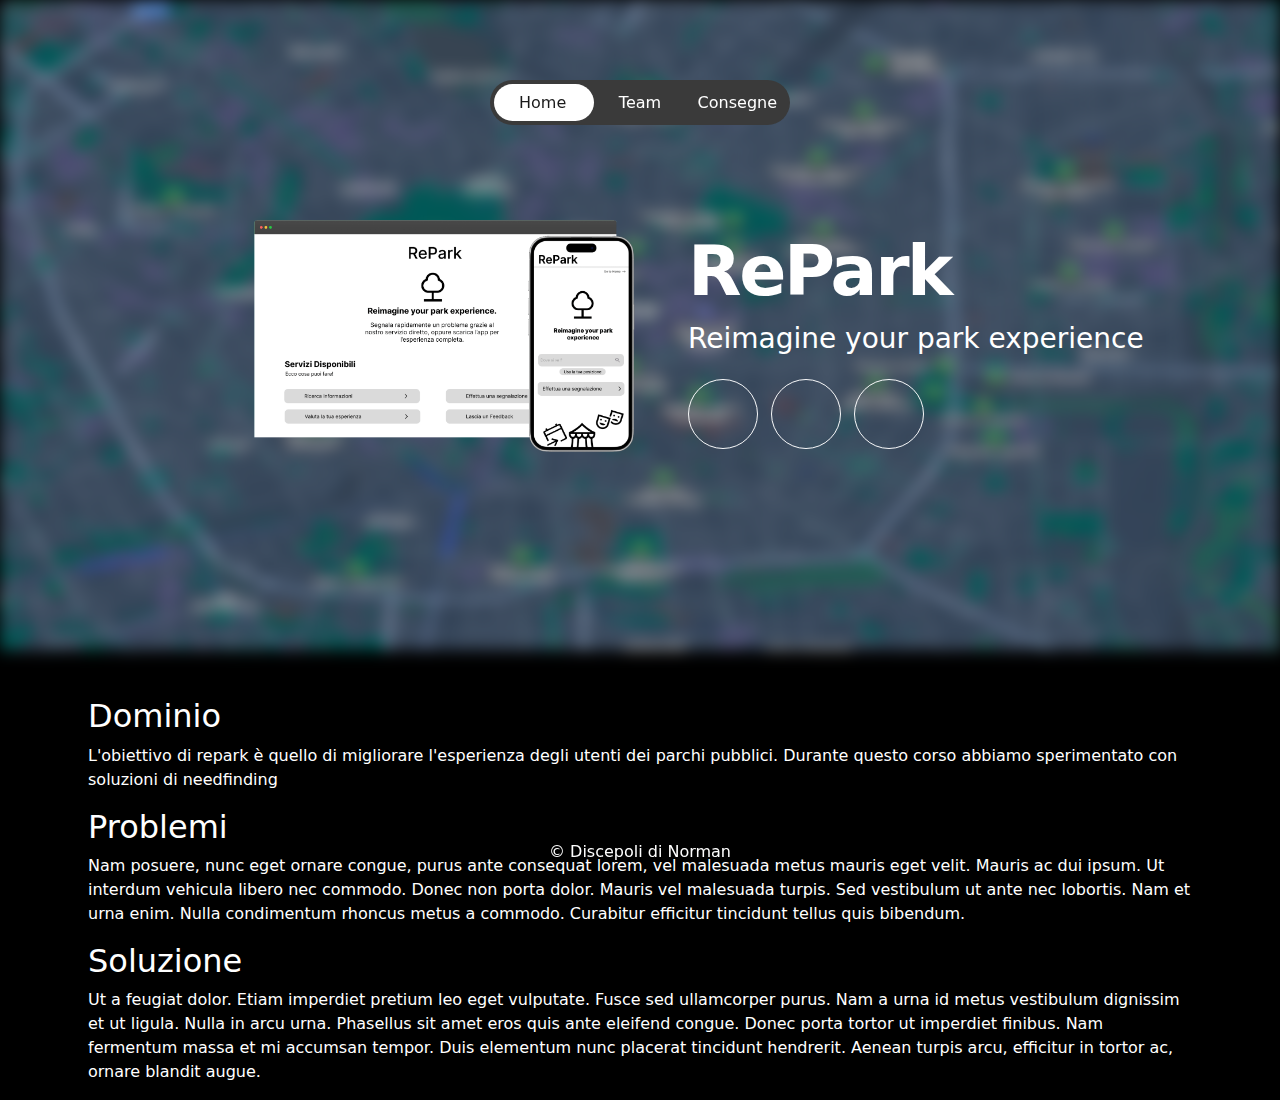
==== docs/index2.html @ f9d2c7e6 "push" ====
<!DOCTYPE html>
<html lang="en" dir="ltr">
    <head>
      <meta charset="utf-8">
      <title>RePark</title>
      <link rel="icon" type="image/x-icon" href="assets/css/images/favicon.ico">

      <!-- bootstrap css e js -->
      <link href="https://cdn.jsdelivr.net/npm/bootstrap@5.3.3/dist/css/bootstrap.min.css" rel="stylesheet" integrity="sha384-QWTKZyjpPEjISv5WaRU9OFeRpok6YctnYmDr5pNlyT2bRjXh0JMhjY6hW+ALEwIH" crossorigin="anonymous">
      <script src="https://cdn.jsdelivr.net/npm/bootstrap@5.3.3/dist/js/bootstrap.bundle.min.js" integrity="sha384-YvpcrYf0tY3lHB60NNkmXc5s9fDVZLESaAA55NDzOxhy9GkcIdslK1eN7N6jIeHz" crossorigin="anonymous"></script>

      <!-- main css -->
      <link rel="stylesheet" href="assets/css/main2.css" />

      <!-- fontawesome -->
      <script src="https://kit.fontawesome.com/7d62d2f55f.js" crossorigin="anonymous"></script>
    </head>
    <body>
      <div class="switch-container" id="switch" style="position: fixed;">
  			<div class="switch-slider"></div>
  			<div class="switch-options">
  				<div class="switch-option active" data-option="work">Home</div>
  				<div class="switch-option" data-option="info">Team</div>
  				<div class="switch-option" data-option="contact">Consegne</div>
  			</div>
  		</div>

        <div class="content active">
          <img class="mapbg" src="assets/css/images/mappa.png" alt="Mappa" style="position: absolute; top: 0; left: 0; width: 100%; height: 650px; z-index: -1; filter: blur(8px);">

          <div class="container-fluid" style="padding-top:220px; color: rgb(255, 255, 255);">

              <div class="row">

                <!-- immagine repark -->
                <div class="col-lg px-5 text-center">
                  <div class="row imagehome" >
                    <div class="col-3 col-lg-2"></div>
                    <img  class="col-6 col-lg-8 image" src="assets/css/images/sito.png" alt="RePark App" />
                  </div>
                </div>

                <!-- titolo e bottoni -->
                <div class="col-lg my-5 mt-lg-0 px-5 px-lg-0 pt-3">
                  <div class="row">
                    <div class="col-2 col-lg-0"></div>
                    <div class="col-8 col-lg-12">
                      <h1 id="title">RePark</h1>
                      <h3 class="mt-3">Reimagine your park experience</h3>
                      <button type="button" class="btn btn-xl btn-outline-light btn-circle mt-3 "><i class="fa-brands fa-github"></i></button>
                      <button type="button" class="btn btn-xl btn-outline-light btn-circle mt-3 mx-2"><i class="fa-brands fa-github"></i></button>
                      <button type="button" class="btn btn-xl btn-outline-light btn-circle mt-3 "><i class="fa-brands fa-figma"></i></button>
                    </div>
                    <div class="col-2 col-lg-0"></div>
                  </div>
                </div>

              </div>

              <!-- descrizione progetto -->
              <div class="row  " style="margin-left:calc(50% - 600px); width:1200px; margin-top:200px" >
                <div class="col px-5" >
                  <h2>Dominio</h2> 
                  <p>L'obiettivo di repark è quello di migliorare l'esperienza degli utenti dei parchi pubblici. Durante questo corso abbiamo sperimentato con soluzioni di needfinding</p>
                  <h2>Problemi</h2>
                  <p>
                  Nam posuere, nunc eget ornare congue, purus ante consequat lorem, vel malesuada metus mauris eget velit. Mauris ac dui ipsum. Ut interdum vehicula libero nec commodo. Donec non porta dolor. Mauris vel malesuada turpis. Sed vestibulum ut ante nec lobortis. Nam et urna enim. Nulla condimentum rhoncus metus a commodo. Curabitur efficitur tincidunt tellus quis bibendum.
                  </p>
                  <h2>Soluzione</h2>
                  <p>
                  Ut a feugiat dolor. Etiam imperdiet pretium leo eget vulputate. Fusce sed ullamcorper purus. Nam a urna id metus vestibulum dignissim et ut ligula. Nulla in arcu urna. Phasellus sit amet eros quis ante eleifend congue. Donec porta tortor ut imperdiet finibus. Nam fermentum massa et mi accumsan tempor. Duis elementum nunc placerat tincidunt hendrerit. Aenean turpis arcu, efficitur in tortor ac, ornare blandit augue.
                  </p>
                </div>
              </div>

              <!-- footer -->
              <div class="position-fixed bottom-0 start-50 translate-middle">
                  <p class="">&copy; Discepoli di Norman</p>
              </div>

          </div>


        </div>

  		<div id="team-content" class="content">
  			<div class="image-container">
  				<img src="assets/css/images/beatles.jpg" alt="Beatles" style="width: 100%; filter: blur(1px); " class="beatles">
  				<div class="gradient-overlay"></div>
  			</div>




  		</div>

  		<div id="consegne-content" class="content">
        3
  		</div>


      <!-- main js -->
      <script src="assets/js/main.js"></script>
    </body>
</html>
---- docs/assets/css/main2.css ----
/* Menù cambio pagina*/

.switch-container {
    background: rgb(58 58 58);
    border-radius: 100px;
    padding: 4px;
    position: relative;
    width: 300px;
    height: 45px;
    margin-left: calc(50% - 150px);
    margin-top: 80px;
    z-index: 10000;
    cursor: pointer;
}


.switch-slider {
    position: absolute;
    background: white;
    width:100px;
    height: calc(100% - 8px);
    border-radius: 100px;
    transition: transform 0.3s ease;
}


.switch-slider.center {
    transform: translateX(96%);
}


.switch-slider.right {
    transform: translateX(191%);
    padding-right: 5px;
    width:90px;
}


.switch-options {
    position: relative;
    display: flex;
    height: 100%;
}


.switch-option {
    flex: 1;
    display: flex;
    align-items: center;
    justify-content: center;
    color: white;
    font-size: 16px;
    font-weight: 500;
    z-index: 1000000000;
    transition: color 0.3s ease;
}


.switch-option.active {
    color: #1a1a1a;
}

.content {
    background: rgba(255, 255, 255, 0.1);
    padding: 20px;
    border-radius: 10px;
    max-width: 600px;
    width: 100%;
    display: none;
}


.content.active {
    display: contents;
}


/* fine menù cambio pagina*/

/* css generale*/
body{
  background-color: black;
  color: white;
  font-weight: normal;
  overflow-x: hidden;
}

/* fine css generale*/

/* css pagina home*/

#title{
  font-size: 4.35em;
  font-weight: 700;
  letter-spacing: -0.035em;
  line-height: 1em;
}

.btn-circle {
  width: 30px;
  height: 30px;
  text-align: center;
  padding: 6px 0;
  font-size: 12px;
  line-height: 1.428571429;
  border-radius: 15px;
}
.btn-circle.btn-lg {
  width: 50px;
  height: 50px;
  padding: 10px 16px;
  font-size: 18px;
  line-height: 1.33;
  border-radius: 25px;
}

.btn-circle.btn-xl {
  width: 70px;
  height: 70px;
  padding: 10px 16px;
  font-size: 24px;
  line-height: 1.33;
  border-radius: 35px;
}


@media (min-width: 1200px) {
  .imagehome{
    justify-content: space-between;
  }
}
@media (max-width: 1000px) {
  .mapbg{
    display: none;
  }
}
/*fine css pagina home*/

/*css switcher cellulare*/
@media (max-width: 1100px) {
  .switch-container {
    background: rgb(58 58 58);
    border-radius: 100px;
    padding: 4px;
    position: relative;
    width: 600px;
    height: 100px;
    margin-left: calc(50% - 300px);
    margin-top: 80px;
    z-index: 10000;
    cursor: pointer;
  }

  .switch-slider {
    position: absolute;
    background: white;
    width:200px;
    height: calc(100% - 8px);
    border-radius: 100px;
    transition: transform 0.3s ease;
  }

  .switch-slider.center {
    transform: translateX(96%);
  }

  .switch-slider.right {
    transform: translateX(196%);
    padding-right: 5px;
    width:90px;
  }

  .switch-options {
    position: relative;
    display: flex;
    height: 100%;
  }

  .switch-option {
    flex: 1;
    display: flex;
    align-items: center;
    justify-content: center;
    color: white;
    font-size: 32px;
    font-weight: 500;
    z-index: 1000000000;
    transition: color 0.3s ease;
  }

  .switch-option.active {
    color: #1a1a1a;
  }
}

/*pagina team pc*/
.image-container {
  position: relative; /* Rende il contenitore relativo per posizionare l'overlay */
  width: 100%; /* Assicura che il contenitore prenda tutta la larghezza */
}

.gradient-overlay {
  position: absolute;
  bottom: -2px; /* Posiziona la sfumatura in basso */
  left: 0;
  right: 0;
  height: 150px; /* Altezza della sfumatura */
  background: linear-gradient(to top, black, black 50%, transparent); /* Gradiente da nero a trasparente */
  z-index: 1; /* Assicurati che la sfumatura sia sopra l'immagine */
}
@media (min-width: 1200px) {
  .beatles{
    margin-top: -280px;
  }
}
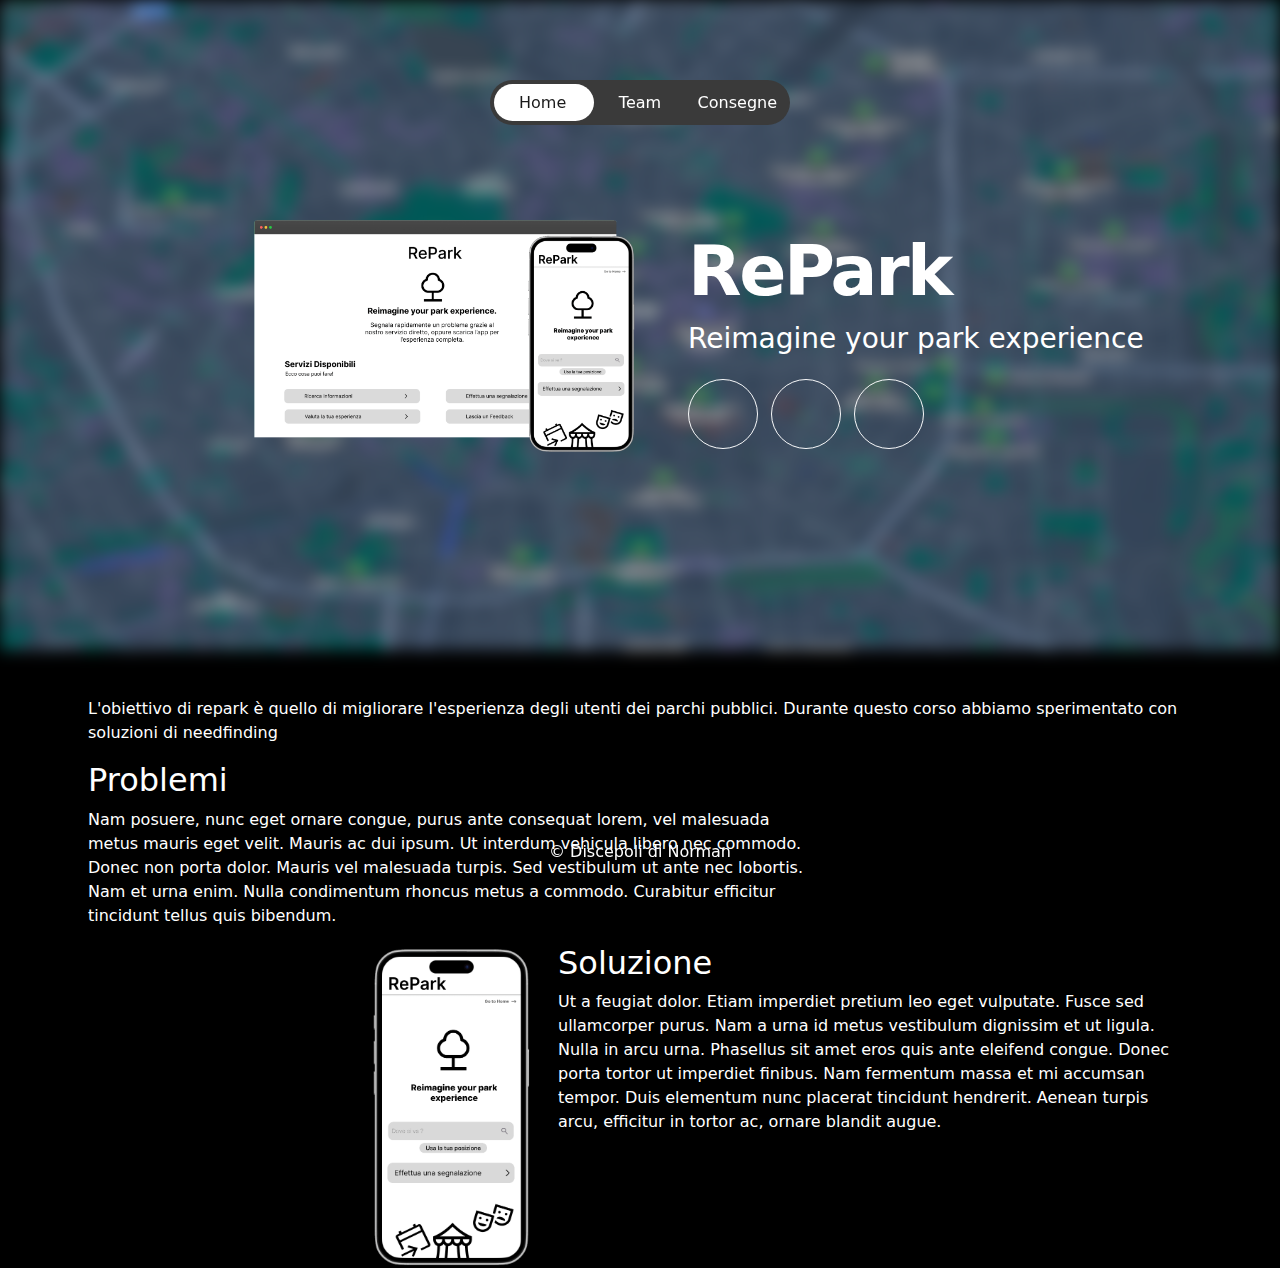
==== commit e936a5e2: "Update index2" ====
--- a/docs/index2.html
+++ b/docs/index2.html
@@ -60,16 +60,32 @@
               <!-- descrizione progetto -->
               <div class="row  " style="margin-left:calc(50% - 600px); width:1200px; margin-top:200px" >
                 <div class="col px-5" >
-                  <h2>Dominio</h2> 
-                  <p>L'obiettivo di repark è quello di migliorare l'esperienza degli utenti dei parchi pubblici. Durante questo corso abbiamo sperimentato con soluzioni di needfinding</p>
-                  <h2>Problemi</h2>
-                  <p>
-                  Nam posuere, nunc eget ornare congue, purus ante consequat lorem, vel malesuada metus mauris eget velit. Mauris ac dui ipsum. Ut interdum vehicula libero nec commodo. Donec non porta dolor. Mauris vel malesuada turpis. Sed vestibulum ut ante nec lobortis. Nam et urna enim. Nulla condimentum rhoncus metus a commodo. Curabitur efficitur tincidunt tellus quis bibendum.
-                  </p>
-                  <h2>Soluzione</h2>
-                  <p>
-                  Ut a feugiat dolor. Etiam imperdiet pretium leo eget vulputate. Fusce sed ullamcorper purus. Nam a urna id metus vestibulum dignissim et ut ligula. Nulla in arcu urna. Phasellus sit amet eros quis ante eleifend congue. Donec porta tortor ut imperdiet finibus. Nam fermentum massa et mi accumsan tempor. Duis elementum nunc placerat tincidunt hendrerit. Aenean turpis arcu, efficitur in tortor ac, ornare blandit augue.
-                  </p>
+                  <div class="row">
+                    <div class="col">
+                      <p>L'obiettivo di repark è quello di migliorare l'esperienza degli utenti dei parchi pubblici. Durante questo corso abbiamo sperimentato con soluzioni di needfinding</p>
+                    </div>
+                  </div>
+                  <div class="row">
+                    <div class="col-8">
+                      <h2>Problemi</h2>
+                      <p>
+                      Nam posuere, nunc eget ornare congue, purus ante consequat lorem, vel malesuada metus mauris eget velit. Mauris ac dui ipsum. Ut interdum vehicula libero nec commodo. Donec non porta dolor. Mauris vel malesuada turpis. Sed vestibulum ut ante nec lobortis. Nam et urna enim. Nulla condimentum rhoncus metus a commodo. Curabitur efficitur tincidunt tellus quis bibendum.
+                      </p>
+                    </div>
+                    <div class="col-4">
+
+                    </div>
+                  </div>
+                  <div class="row justify-content-end">
+                    <img class="col-2 image" src="assets/css/images/splash.png" alt="">
+                    <div class="col-7 pr-5">
+                      <h2>Soluzione</h2>
+                      <p>
+                      Ut a feugiat dolor. Etiam imperdiet pretium leo eget vulputate. Fusce sed ullamcorper purus. Nam a urna id metus vestibulum dignissim et ut ligula. Nulla in arcu urna. Phasellus sit amet eros quis ante eleifend congue. Donec porta tortor ut imperdiet finibus. Nam fermentum massa et mi accumsan tempor. Duis elementum nunc placerat tincidunt hendrerit. Aenean turpis arcu, efficitur in tortor ac, ornare blandit augue.
+                      </p>
+                    </div>
+                  </div>
+
                 </div>
               </div>
 
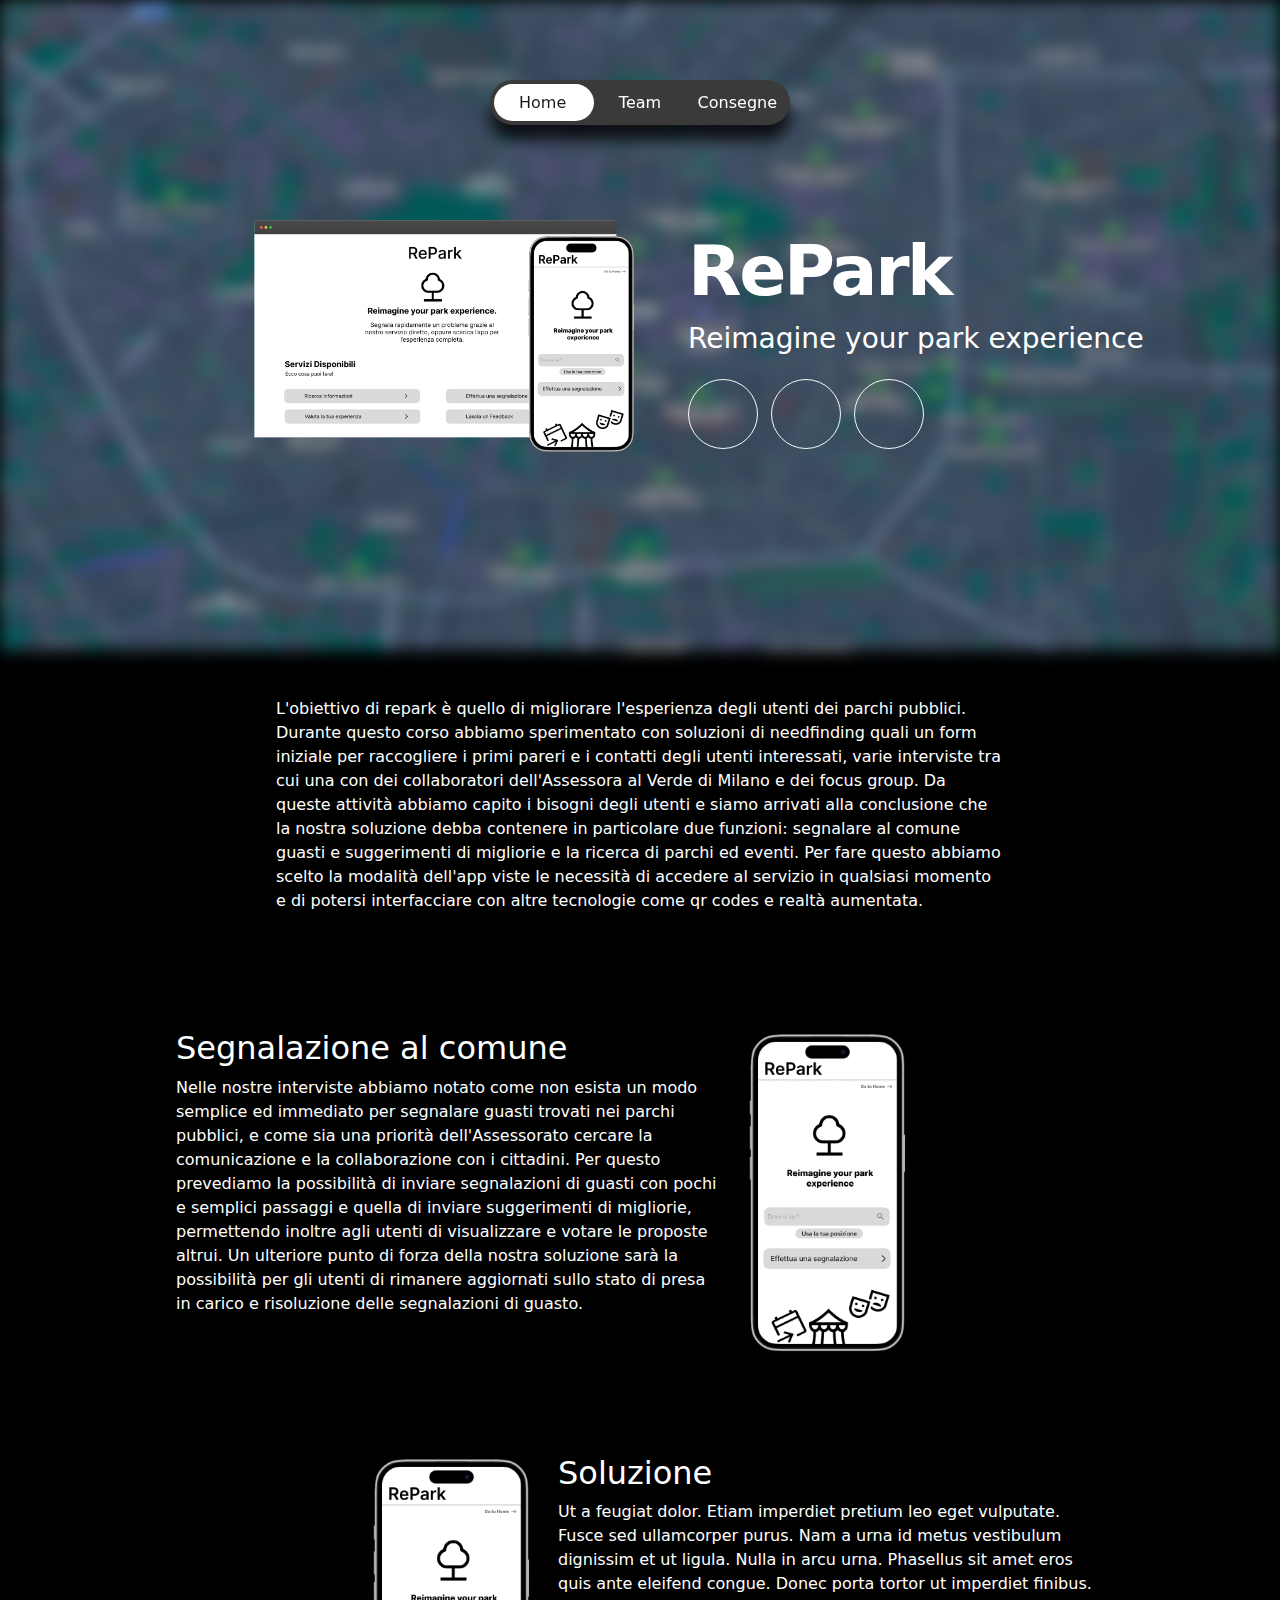
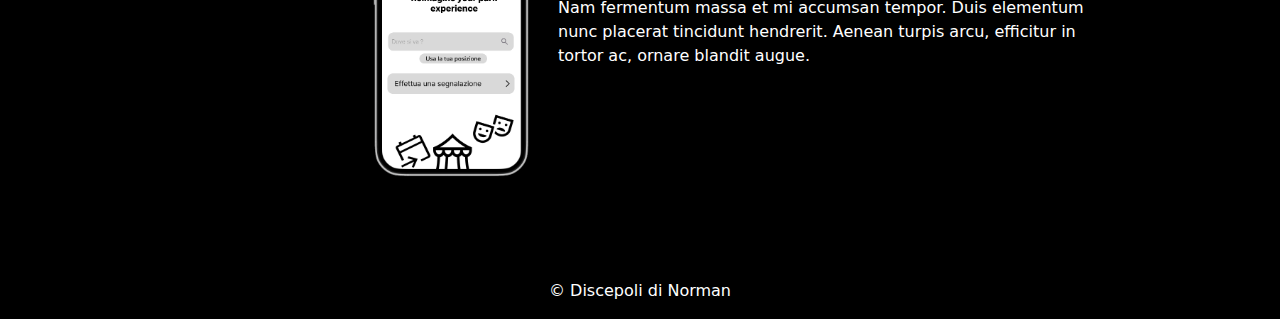
==== commit a257e2e0: "Update index2.html" ====
--- a/docs/index2.html
+++ b/docs/index2.html
@@ -60,25 +60,23 @@
               <!-- descrizione progetto -->
               <div class="row  " style="margin-left:calc(50% - 600px); width:1200px; margin-top:200px" >
                 <div class="col px-5" >
-                  <div class="row">
-                    <div class="col">
-                      <p>L'obiettivo di repark è quello di migliorare l'esperienza degli utenti dei parchi pubblici. Durante questo corso abbiamo sperimentato con soluzioni di needfinding</p>
+                  <div class="row justify-content-center" style="margin-bottom:100px;">
+                    <div class="col-8">
+                      <p>L'obiettivo di repark è quello di migliorare l'esperienza degli utenti dei parchi pubblici. Durante questo corso abbiamo sperimentato con soluzioni di needfinding quali un form iniziale per raccogliere i primi pareri e i contatti degli utenti interessati, varie interviste tra cui una con dei collaboratori dell'Assessora al Verde di Milano e dei focus group. Da queste attività abbiamo capito i bisogni degli utenti e siamo arrivati alla conclusione che la nostra soluzione debba contenere in particolare due funzioni: segnalare al comune guasti e suggerimenti di migliorie e la ricerca di parchi ed eventi. Per fare questo abbiamo scelto la modalità dell'app viste le necessità di accedere al servizio in qualsiasi momento e di potersi interfacciare con altre tecnologie come qr codes e realtà aumentata.</p>
                     </div>
                   </div>
-                  <div class="row">
-                    <div class="col-8">
-                      <h2>Problemi</h2>
+                  <div class="row" style="margin-bottom:100px;">
+                    <div class="col-7" style="padding-left:100px;">
+                      <h2>Segnalazione al comune</h2>
                       <p>
-                      Nam posuere, nunc eget ornare congue, purus ante consequat lorem, vel malesuada metus mauris eget velit. Mauris ac dui ipsum. Ut interdum vehicula libero nec commodo. Donec non porta dolor. Mauris vel malesuada turpis. Sed vestibulum ut ante nec lobortis. Nam et urna enim. Nulla condimentum rhoncus metus a commodo. Curabitur efficitur tincidunt tellus quis bibendum.
+                      Nelle nostre interviste abbiamo notato come non esista un modo semplice ed immediato per segnalare guasti trovati nei parchi pubblici, e come sia una priorità dell'Assessorato cercare la comunicazione e la collaborazione con i cittadini. Per questo prevediamo la possibilità di inviare segnalazioni di guasti con pochi e semplici passaggi e quella di inviare suggerimenti di migliorie, permettendo inoltre agli utenti di visualizzare e votare le proposte altrui. Un ulteriore punto di forza della nostra soluzione sarà la possibilità per gli utenti di rimanere aggiornati sullo stato di presa in carico e risoluzione delle segnalazioni di guasto.
                       </p>
                     </div>
-                    <div class="col-4">
-
-                    </div>
+                    <img class="col-3 col-lg-2 image" src="assets/css/images/splash.png" alt="">
                   </div>
-                  <div class="row justify-content-end">
-                    <img class="col-2 image" src="assets/css/images/splash.png" alt="">
-                    <div class="col-7 pr-5">
+                  <div class="row justify-content-end mt-5" style="margin-bottom:100px;">
+                    <img class="col-3 col-lg-2 image" src="assets/css/images/splash.png" alt="">
+                    <div class="col-7" style="padding-right:100px;">
                       <h2>Soluzione</h2>
                       <p>
                       Ut a feugiat dolor. Etiam imperdiet pretium leo eget vulputate. Fusce sed ullamcorper purus. Nam a urna id metus vestibulum dignissim et ut ligula. Nulla in arcu urna. Phasellus sit amet eros quis ante eleifend congue. Donec porta tortor ut imperdiet finibus. Nam fermentum massa et mi accumsan tempor. Duis elementum nunc placerat tincidunt hendrerit. Aenean turpis arcu, efficitur in tortor ac, ornare blandit augue.
@@ -90,8 +88,10 @@
               </div>
 
               <!-- footer -->
-              <div class="position-fixed bottom-0 start-50 translate-middle">
+              <div class="row text-center">
+                <div class="col">
                   <p class="">&copy; Discepoli di Norman</p>
+                </div>
               </div>
 
           </div>
--- a/docs/assets/css/main2.css
+++ b/docs/assets/css/main2.css
@@ -11,6 +11,7 @@
     margin-top: 80px;
     z-index: 10000;
     cursor: pointer;
+    box-shadow: 0 15px 15px rgba(0,0,0,0.8);
 }
 
 
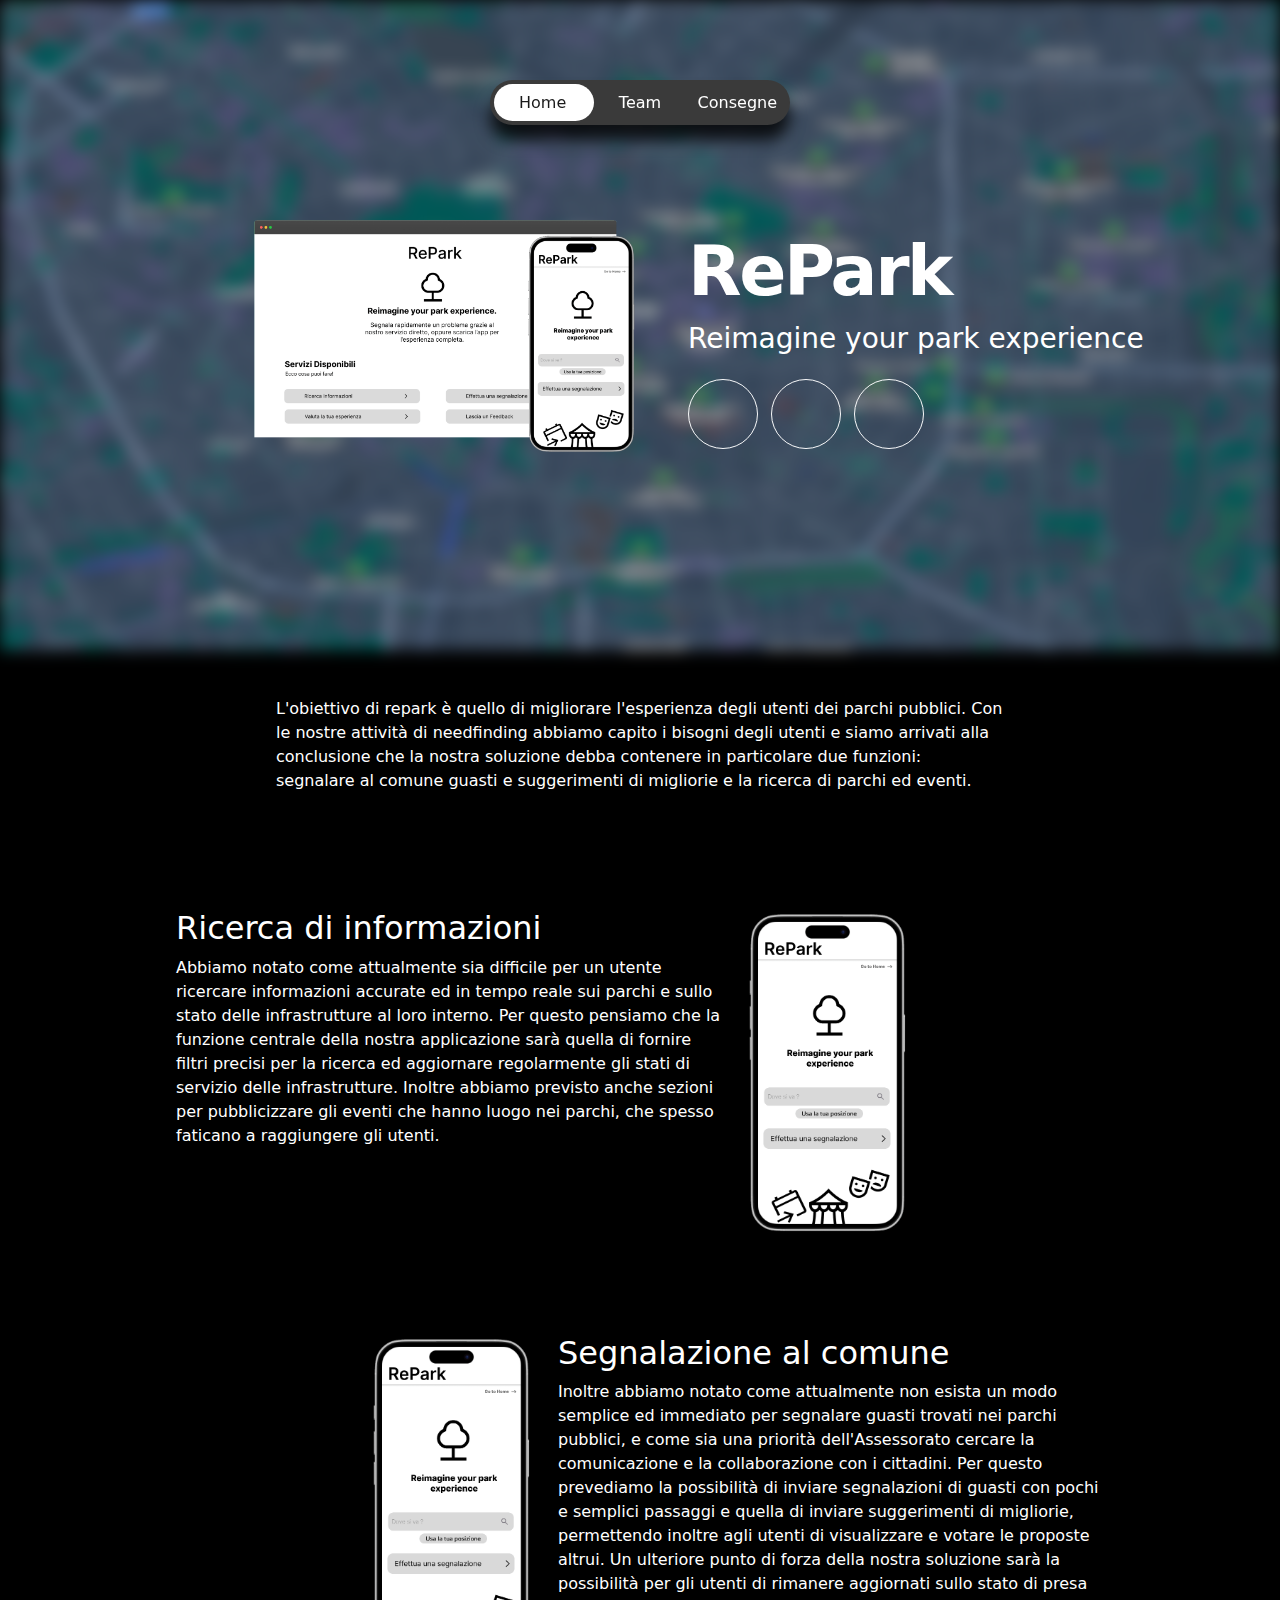
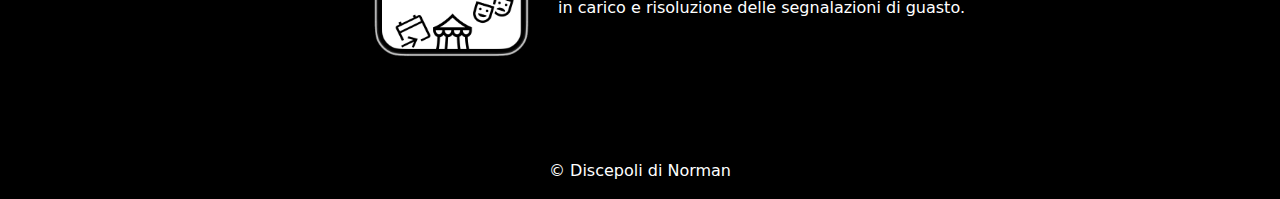
==== commit d2a4ac8e: "Update text on index2.html" ====
--- a/docs/index2.html
+++ b/docs/index2.html
@@ -62,14 +62,14 @@
                 <div class="col px-5" >
                   <div class="row justify-content-center" style="margin-bottom:100px;">
                     <div class="col-8">
-                      <p>L'obiettivo di repark è quello di migliorare l'esperienza degli utenti dei parchi pubblici. Durante questo corso abbiamo sperimentato con soluzioni di needfinding quali un form iniziale per raccogliere i primi pareri e i contatti degli utenti interessati, varie interviste tra cui una con dei collaboratori dell'Assessora al Verde di Milano e dei focus group. Da queste attività abbiamo capito i bisogni degli utenti e siamo arrivati alla conclusione che la nostra soluzione debba contenere in particolare due funzioni: segnalare al comune guasti e suggerimenti di migliorie e la ricerca di parchi ed eventi. Per fare questo abbiamo scelto la modalità dell'app viste le necessità di accedere al servizio in qualsiasi momento e di potersi interfacciare con altre tecnologie come qr codes e realtà aumentata.</p>
+                      <p>L'obiettivo di repark è quello di migliorare l'esperienza degli utenti dei parchi pubblici. Con le nostre attività di needfinding abbiamo capito i bisogni degli utenti e siamo arrivati alla conclusione che la nostra soluzione debba contenere in particolare due funzioni: segnalare al comune guasti e suggerimenti di migliorie e la ricerca di parchi ed eventi.</p>
                     </div>
                   </div>
                   <div class="row" style="margin-bottom:100px;">
                     <div class="col-7" style="padding-left:100px;">
-                      <h2>Segnalazione al comune</h2>
+                      <h2>Ricerca di informazioni</h2>
                       <p>
-                      Nelle nostre interviste abbiamo notato come non esista un modo semplice ed immediato per segnalare guasti trovati nei parchi pubblici, e come sia una priorità dell'Assessorato cercare la comunicazione e la collaborazione con i cittadini. Per questo prevediamo la possibilità di inviare segnalazioni di guasti con pochi e semplici passaggi e quella di inviare suggerimenti di migliorie, permettendo inoltre agli utenti di visualizzare e votare le proposte altrui. Un ulteriore punto di forza della nostra soluzione sarà la possibilità per gli utenti di rimanere aggiornati sullo stato di presa in carico e risoluzione delle segnalazioni di guasto.
+                        Abbiamo notato come attualmente sia difficile per un utente ricercare informazioni accurate ed in tempo reale sui parchi e sullo stato delle infrastrutture al loro interno. Per questo pensiamo che la funzione centrale della nostra applicazione sarà quella di fornire filtri precisi per la ricerca ed aggiornare regolarmente gli stati di servizio delle infrastrutture. Inoltre abbiamo previsto anche sezioni per pubblicizzare gli eventi che hanno luogo nei parchi, che spesso faticano a raggiungere gli utenti.
                       </p>
                     </div>
                     <img class="col-3 col-lg-2 image" src="assets/css/images/splash.png" alt="">
@@ -77,9 +77,9 @@
                   <div class="row justify-content-end mt-5" style="margin-bottom:100px;">
                     <img class="col-3 col-lg-2 image" src="assets/css/images/splash.png" alt="">
                     <div class="col-7" style="padding-right:100px;">
-                      <h2>Soluzione</h2>
+                      <h2>Segnalazione al comune</h2>
                       <p>
-                      Ut a feugiat dolor. Etiam imperdiet pretium leo eget vulputate. Fusce sed ullamcorper purus. Nam a urna id metus vestibulum dignissim et ut ligula. Nulla in arcu urna. Phasellus sit amet eros quis ante eleifend congue. Donec porta tortor ut imperdiet finibus. Nam fermentum massa et mi accumsan tempor. Duis elementum nunc placerat tincidunt hendrerit. Aenean turpis arcu, efficitur in tortor ac, ornare blandit augue.
+                        Inoltre abbiamo notato come attualmente non esista un modo semplice ed immediato per segnalare guasti trovati nei parchi pubblici, e come sia una priorità dell'Assessorato cercare la comunicazione e la collaborazione con i cittadini. Per questo prevediamo la possibilità di inviare segnalazioni di guasti con pochi e semplici passaggi e quella di inviare suggerimenti di migliorie, permettendo inoltre agli utenti di visualizzare e votare le proposte altrui. Un ulteriore punto di forza della nostra soluzione sarà la possibilità per gli utenti di rimanere aggiornati sullo stato di presa in carico e risoluzione delle segnalazioni di guasto.
                       </p>
                     </div>
                   </div>
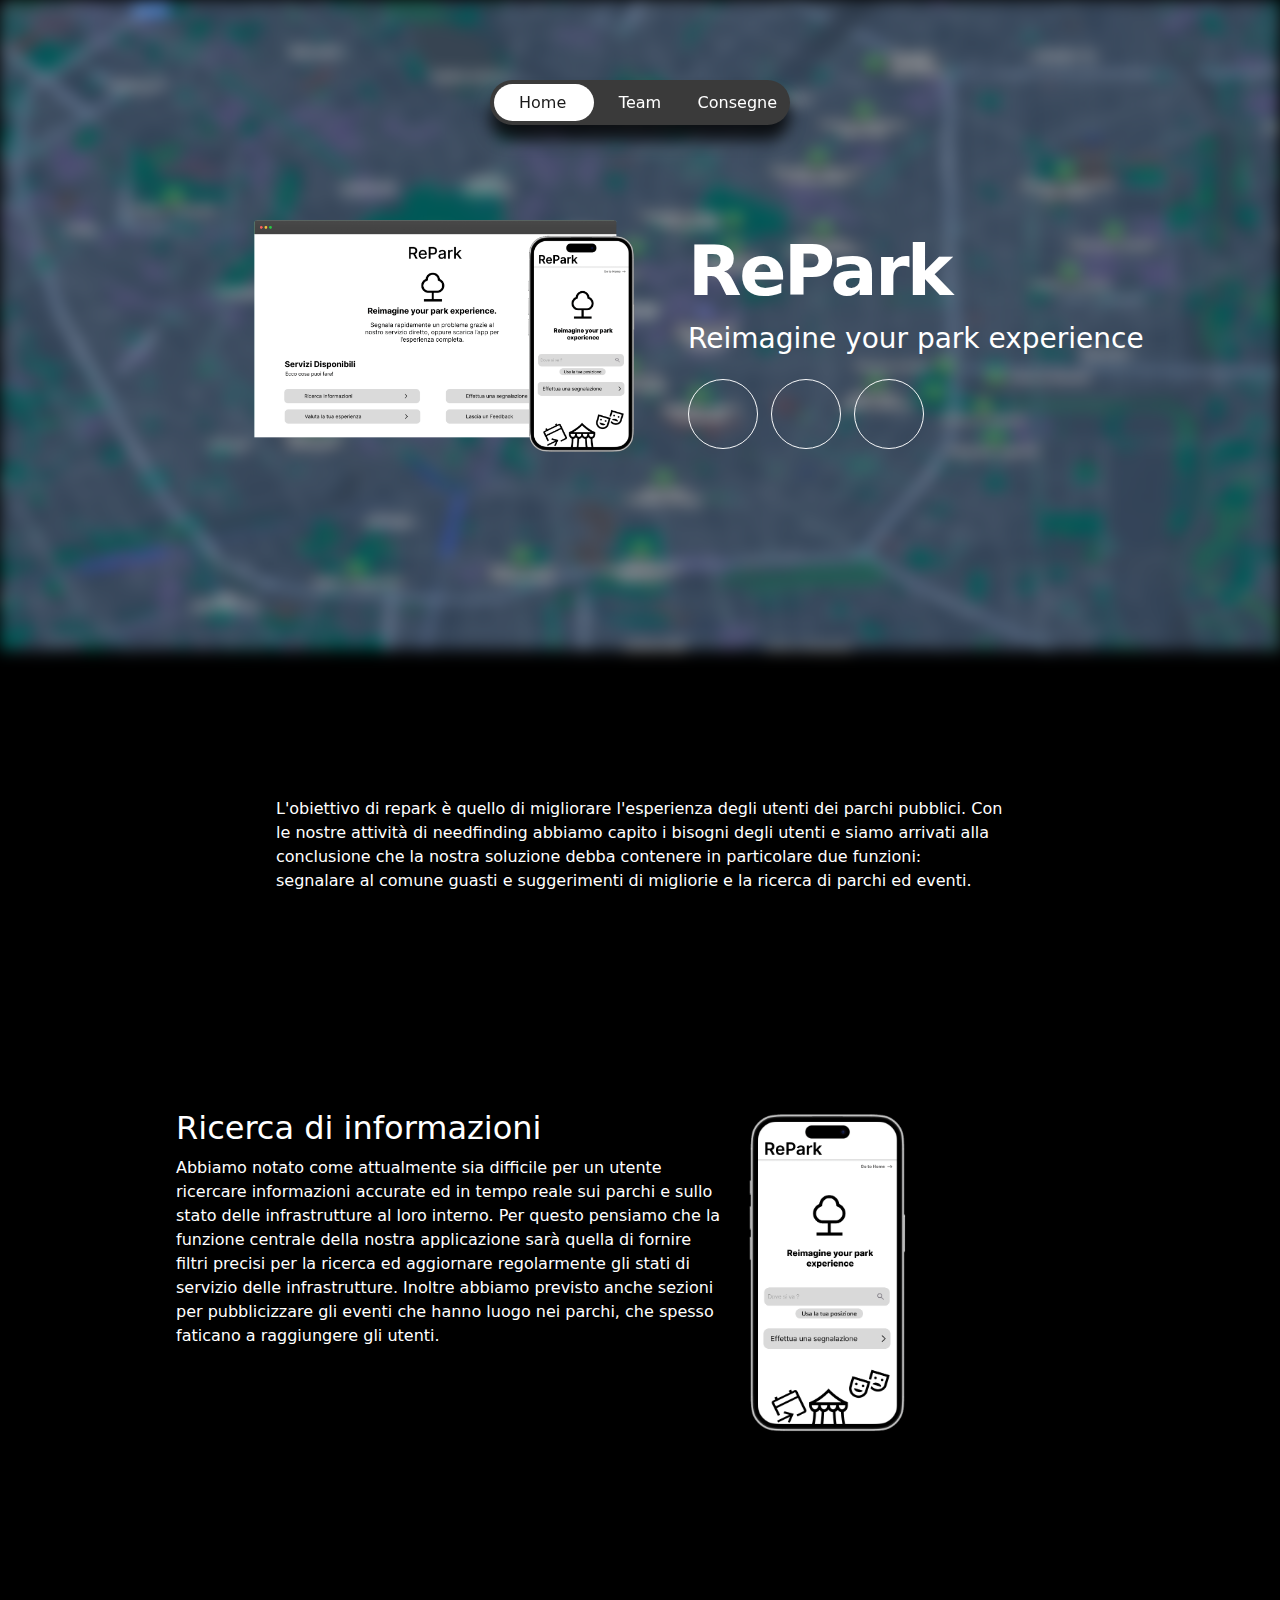
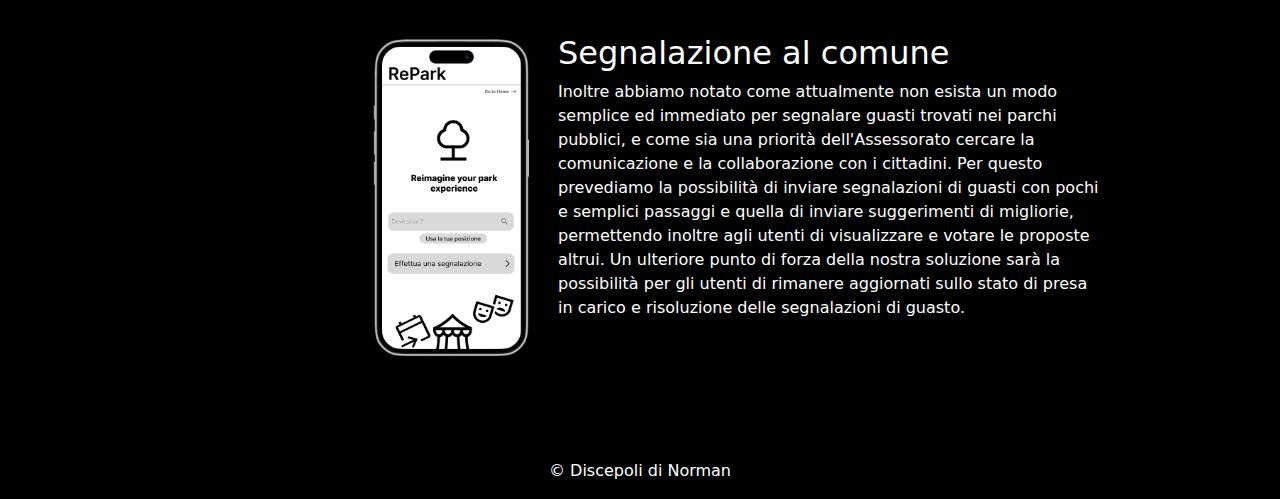
==== commit 94c2baf3: "bho" ====
--- a/docs/index2.html
+++ b/docs/index2.html
@@ -45,7 +45,7 @@
                   <div class="row">
                     <div class="col-2 col-lg-0"></div>
                     <div class="col-8 col-lg-12">
-                      <h1 id="title">RePark</h1>
+                      <h1 class="title">RePark</h1>
                       <h3 class="mt-3">Reimagine your park experience</h3>
                       <button type="button" class="btn btn-xl btn-outline-light btn-circle mt-3 "><i class="fa-brands fa-github"></i></button>
                       <button type="button" class="btn btn-xl btn-outline-light btn-circle mt-3 mx-2"><i class="fa-brands fa-github"></i></button>
@@ -58,14 +58,14 @@
               </div>
 
               <!-- descrizione progetto -->
-              <div class="row  " style="margin-left:calc(50% - 600px); width:1200px; margin-top:200px" >
+              <div class="row  " style="margin-left:calc(50% - 600px); width:1200px; margin-top:300px" >
                 <div class="col px-5" >
-                  <div class="row justify-content-center" style="margin-bottom:100px;">
+                  <div class="row justify-content-center" style="margin-bottom:200px;">
                     <div class="col-8">
                       <p>L'obiettivo di repark è quello di migliorare l'esperienza degli utenti dei parchi pubblici. Con le nostre attività di needfinding abbiamo capito i bisogni degli utenti e siamo arrivati alla conclusione che la nostra soluzione debba contenere in particolare due funzioni: segnalare al comune guasti e suggerimenti di migliorie e la ricerca di parchi ed eventi.</p>
                     </div>
                   </div>
-                  <div class="row" style="margin-bottom:100px;">
+                  <div class="row" style="margin-bottom:200px;">
                     <div class="col-7" style="padding-left:100px;">
                       <h2>Ricerca di informazioni</h2>
                       <p>
@@ -101,10 +101,93 @@
 
   		<div id="team-content" class="content">
   			<div class="image-container">
-  				<img src="assets/css/images/beatles.jpg" alt="Beatles" style="width: 100%; filter: blur(1px); " class="beatles">
+  				<img src="assets/css/images/beatles.JPG" alt="Beatles"  style="position: absolute; top: 150px; left: 0; width: 100%; height: 650px; z-index: -1; filter: blur(8px);" class="beatles">
   				<div class="gradient-overlay"></div>
   			</div>
 
+        <div class="container-fluid" style="padding-top:220px;">
+
+          <div class="row text-center justify-content-center">
+            <div class="col">
+              <h1 class="title">I Discepoli di Norman</h1>
+            </div>
+          </div>
+          <div class="row text-center justify-content-center mt-3">
+            <div class="col-8">
+              <p>“Engineers and businesspeople are trained to solve problems. Designers are trained to discover the real problems. A brilliant solution to the wrong problem can be worse than no solution at all: solve the correct problem.” - Donald A. Norman</p>
+            </div>
+          </div>
+
+          <div class="row justify-content-center" style="padding-top:270px;">
+            <div class="col-10">
+              <div class="row row-cols-2 row-cols-lg-4">
+                <div class="col mb-5">
+                  <div class="card p-1" style="width: 100%;">
+                    <img class="card-img-top" src="assets/css/images/beatles.JPG" alt="Card image cap">
+                    <div class="card-body">
+                      <p><b>Gianmarco</b></p>
+                      <p class="card-text">Some quick example text to build on the card title and make up the bulk of the card's content.</p>
+                    </div>
+                  </div>
+                </div>
+                <div class="col mb-5">
+                  <div class="card p-1" style="width: 100%;">
+                    <img class="card-img-top" src="assets/css/images/beatles.JPG" alt="Card image cap">
+                    <div class="card-body">
+                      <p><b>Gianmarco</b></p>
+                      <p class="card-text">Some quick example text to build on the card title and make up the bulk of the card's content.</p>
+                    </div>
+                  </div>
+                </div>
+                <div class="col mb-5">
+                  <div class="card p-1" style="width: 100%">
+                    <img class="card-img-top" src="assets/css/images/beatles.JPG" alt="Card image cap">
+                    <div class="card-body">
+                      <p><b>Gianmarco</b></p>
+                      <p class="card-text">Some quick example text to build on the card title and make up the bulk of the card's content.</p>
+                    </div>
+                  </div>
+                </div>
+                <div class="col mb-5">
+                  <div class="card p-1" style="width: 100%">
+                    <img class="card-img-top" src="assets/css/images/beatles.JPG" alt="Card image cap">
+                    <div class="card-body">
+                      <p><b>Gianmarco</b></p>
+                      <p class="card-text">Some quick example text to build on the card title and make up the bulk of the card's content.</p>
+                    </div>
+                  </div>
+                </div>
+                <div class="col mb-5">
+                  <div class="card p-1" style="width: 100%;">
+                    <img class="card-img-top" src="assets/css/images/beatles.JPG" alt="Card image cap">
+                    <div class="card-body">
+                      <p><b>Gianmarco</b></p>
+                      <p class="card-text">Some quick example text to build on the card title and make up the bulk of the card's content.</p>
+                    </div>
+                  </div>
+                </div>
+                <div class="col mb-5">
+                  <div class="card p-1" style="width: 100%;">
+                    <img class="card-img-top" src="assets/css/images/beatles.JPG" alt="Card image cap">
+                    <div class="card-body">
+                      <p><b>Gianmarco</b></p>
+                      <p class="card-text">Some quick example text to build on the card title and make up the bulk of the card's content.</p>
+                    </div>
+                  </div>
+                </div>
+                <div class="col mb-5">
+                  <div class="card p-1" style="width: 100%;">
+                    <img class="card-img-top" src="assets/css/images/beatles.JPG" alt="Card image cap">
+                    <div class="card-body">
+                      <p><b>Gianmarco</b></p>
+                      <p class="card-text">Some quick example text to build on the card title and make up the bulk of the card's content.</p>
+                    </div>
+                  </div>
+                </div>
+              </div>
+            </div>
+          </div>
+        </div>
 
 
 
--- a/docs/assets/css/main2.css
+++ b/docs/assets/css/main2.css
@@ -90,7 +90,7 @@
 
 /* css pagina home*/
 
-#title{
+.title{
   font-size: 4.35em;
   font-weight: 700;
   letter-spacing: -0.035em;
